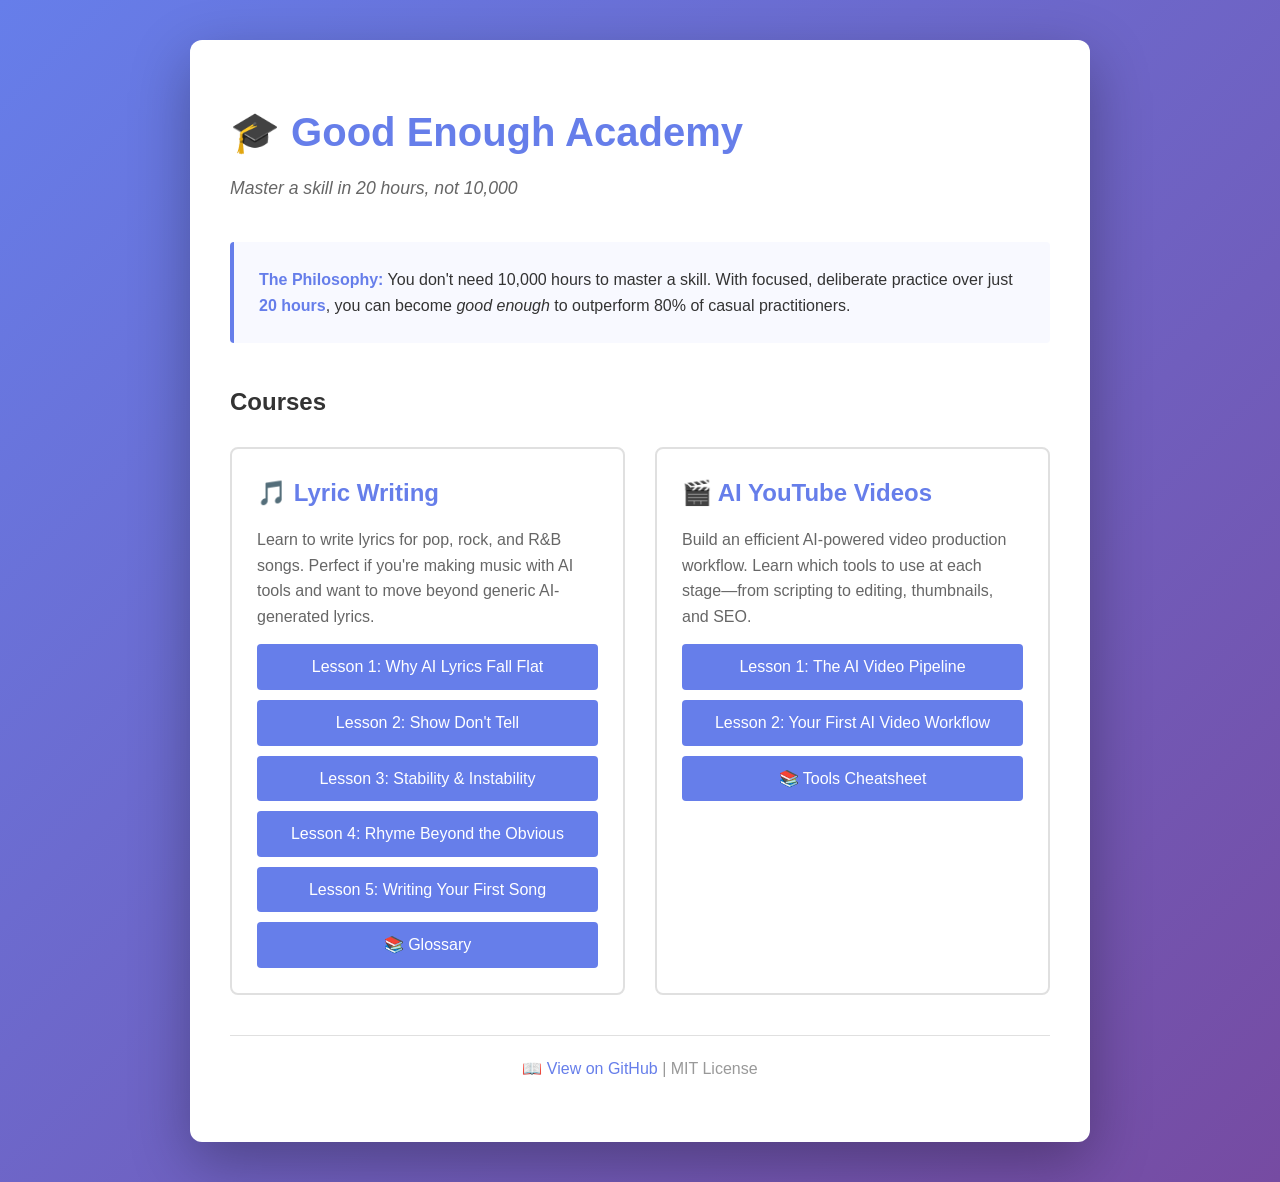
==== index.html @ 387d8cb8 "Remove docs folder, serve from repo root - Deleted docs/ folder to avoid file duplication - Moved in" ====
<!DOCTYPE html>
<html lang="en">
<head>
    <meta charset="UTF-8">
    <meta name="viewport" content="width=device-width, initial-scale=1.0">
    <title>Good Enough Academy</title>
    <style>
        * {
            margin: 0;
            padding: 0;
            box-sizing: border-box;
        }
        body {
            font-family: -apple-system, BlinkMacSystemFont, 'Segoe UI', Roboto, Oxygen, Ubuntu, Cantarell, sans-serif;
            line-height: 1.6;
            color: #333;
            background: linear-gradient(135deg, #667eea 0%, #764ba2 100%);
            min-height: 100vh;
            padding: 40px 20px;
        }
        .container {
            max-width: 900px;
            margin: 0 auto;
            background: white;
            border-radius: 12px;
            padding: 60px 40px;
            box-shadow: 0 20px 60px rgba(0,0,0,0.3);
        }
        h1 {
            color: #667eea;
            margin-bottom: 10px;
            font-size: 2.5em;
        }
        .tagline {
            color: #666;
            font-size: 1.1em;
            margin-bottom: 40px;
            font-style: italic;
        }
        .philosophy {
            background: #f8f9ff;
            padding: 25px;
            border-left: 4px solid #667eea;
            margin-bottom: 40px;
            border-radius: 4px;
        }
        .philosophy strong {
            color: #667eea;
        }
        .courses {
            display: grid;
            grid-template-columns: repeat(auto-fit, minmax(300px, 1fr));
            gap: 30px;
            margin-bottom: 40px;
        }
        .course-card {
            border: 2px solid #e0e0e0;
            border-radius: 8px;
            padding: 25px;
            transition: all 0.3s ease;
        }
        .course-card:hover {
            border-color: #667eea;
            box-shadow: 0 8px 20px rgba(102, 126, 234, 0.15);
            transform: translateY(-4px);
        }
        .course-card h2 {
            color: #667eea;
            margin-bottom: 15px;
            font-size: 1.5em;
        }
        .course-card p {
            color: #666;
            margin-bottom: 15px;
        }
        .course-links {
            display: flex;
            flex-direction: column;
            gap: 10px;
        }
        .course-links a {
            display: inline-block;
            padding: 10px 15px;
            background: #667eea;
            color: white;
            text-decoration: none;
            border-radius: 4px;
            transition: background 0.3s ease;
            text-align: center;
        }
        .course-links a:hover {
            background: #764ba2;
        }
        .footer {
            text-align: center;
            color: #999;
            margin-top: 40px;
            padding-top: 20px;
            border-top: 1px solid #e0e0e0;
        }
        .footer a {
            color: #667eea;
            text-decoration: none;
        }
    </style>
</head>
<body>
    <div class="container">
        <h1>🎓 Good Enough Academy</h1>
        <p class="tagline">Master a skill in 20 hours, not 10,000</p>
        
        <div class="philosophy">
            <p><strong>The Philosophy:</strong> You don't need 10,000 hours to master a skill. With focused, deliberate practice over just <strong>20 hours</strong>, you can become <em>good enough</em> to outperform 80% of casual practitioners.</p>
        </div>

        <h2 style="margin-bottom: 25px; color: #333;">Courses</h2>
        <div class="courses">
            <div class="course-card">
                <h2>🎵 Lyric Writing</h2>
                <p>Learn to write lyrics for pop, rock, and R&B songs. Perfect if you're making music with AI tools and want to move beyond generic AI-generated lyrics.</p>
                <div class="course-links">
                    <a href="lyric-writing/lessons/0001-why-ai-lyrics-fall-flat.html">Lesson 1: Why AI Lyrics Fall Flat</a>
                    <a href="lyric-writing/lessons/0002-show-dont-tell.html">Lesson 2: Show Don't Tell</a>
                    <a href="lyric-writing/lessons/0003-stability-and-instability.html">Lesson 3: Stability & Instability</a>
                    <a href="lyric-writing/lessons/0004-rhyme-beyond-the-obvious.html">Lesson 4: Rhyme Beyond the Obvious</a>
                    <a href="lyric-writing/lessons/0005-writing-your-first-song.html">Lesson 5: Writing Your First Song</a>
                    <a href="lyric-writing/reference/0001-glossary.html">📚 Glossary</a>
                </div>
            </div>

            <div class="course-card">
                <h2>🎬 AI YouTube Videos</h2>
                <p>Build an efficient AI-powered video production workflow. Learn which tools to use at each stage—from scripting to editing, thumbnails, and SEO.</p>
                <div class="course-links">
                    <a href="ai-youtube-videos/lessons/001-the-ai-video-pipeline.html">Lesson 1: The AI Video Pipeline</a>
                    <a href="ai-youtube-videos/lessons/002-your-first-ai-video-workflow.html">Lesson 2: Your First AI Video Workflow</a>
                    <a href="ai-youtube-videos/reference/ai-video-tools-cheatsheet.html">📚 Tools Cheatsheet</a>
                </div>
            </div>
        </div>

        <div class="footer">
            <p>📖 <a href="https://github.com/chzheng2017/good-enough-academy">View on GitHub</a> | MIT License</p>
        </div>
    </div>
</body>
</html>
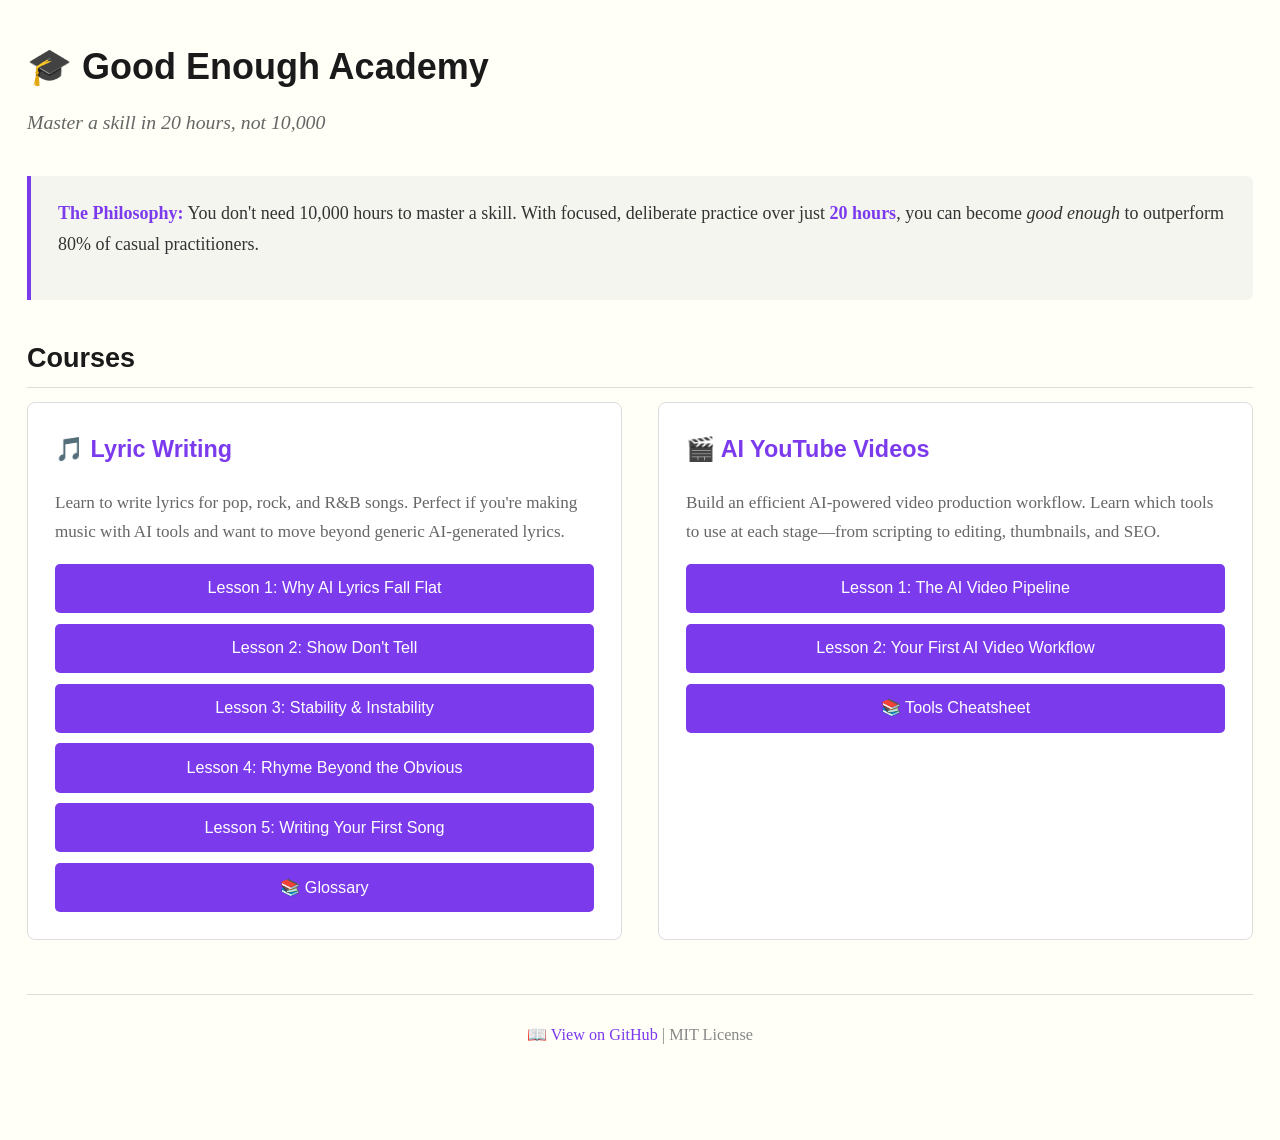
==== commit d74b8703: "Update index.html to match lesson page width (1480px max-width) - Aligned index.html styling with le" ====
--- a/index.html
+++ b/index.html
@@ -5,143 +5,194 @@
     <meta name="viewport" content="width=device-width, initial-scale=1.0">
     <title>Good Enough Academy</title>
     <style>
+        :root {
+            --max-width: 1480px;
+            --color-accent: #7c3aed;
+            --color-accent-hover: #6d28d9;
+            --color-bg: #fffff8;
+            --color-bg-alt: #f5f5f0;
+            --color-border: #ddd;
+            --color-text: #333;
+            --color-heading: #1a1a1a;
+        }
+
         * {
             margin: 0;
             padding: 0;
             box-sizing: border-box;
         }
+
+        html {
+            font-size: 18px;
+        }
+
         body {
-            font-family: -apple-system, BlinkMacSystemFont, 'Segoe UI', Roboto, Oxygen, Ubuntu, Cantarell, sans-serif;
-            line-height: 1.6;
-            color: #333;
-            background: linear-gradient(135deg, #667eea 0%, #764ba2 100%);
-            min-height: 100vh;
-            padding: 40px 20px;
+            font-family: 'Georgia', 'Times New Roman', serif;
+            line-height: 1.7;
+            color: var(--color-text);
+            background: var(--color-bg);
+            max-width: var(--max-width);
+            margin: 0 auto;
+            padding: 2rem 1.5rem 4rem;
         }
-        .container {
-            max-width: 900px;
-            margin: 0 auto;
-            background: white;
-            border-radius: 12px;
-            padding: 60px 40px;
-            box-shadow: 0 20px 60px rgba(0,0,0,0.3);
+
+        h1 {
+            font-family: 'Helvetica Neue', 'Arial', sans-serif;
+            color: var(--color-heading);
+            font-size: 2rem;
+            margin-bottom: 0.5rem;
         }
-        h1 {
-            color: #667eea;
-            margin-bottom: 10px;
-            font-size: 2.5em;
+
+        h2 {
+            font-family: 'Helvetica Neue', 'Arial', sans-serif;
+            color: var(--color-heading);
+            font-size: 1.5rem;
+            margin: 2rem 0 0.75rem;
+            border-bottom: 1px solid var(--color-border);
+            padding-bottom: 0.3rem;
         }
+
         .tagline {
             color: #666;
             font-size: 1.1em;
-            margin-bottom: 40px;
+            margin-bottom: 2rem;
             font-style: italic;
         }
+
         .philosophy {
-            background: #f8f9ff;
-            padding: 25px;
-            border-left: 4px solid #667eea;
-            margin-bottom: 40px;
-            border-radius: 4px;
+            background: var(--color-bg-alt);
+            padding: 1.25rem 1.5rem;
+            border-left: 4px solid var(--color-accent);
+            margin-bottom: 2rem;
+            border-radius: 0 6px 6px 0;
         }
+
         .philosophy strong {
-            color: #667eea;
+            color: var(--color-accent);
         }
+
         .courses {
             display: grid;
-            grid-template-columns: repeat(auto-fit, minmax(300px, 1fr));
-            gap: 30px;
-            margin-bottom: 40px;
+            grid-template-columns: repeat(auto-fit, minmax(350px, 1fr));
+            gap: 2rem;
+            margin-bottom: 3rem;
         }
+
         .course-card {
-            border: 2px solid #e0e0e0;
+            border: 1px solid var(--color-border);
             border-radius: 8px;
-            padding: 25px;
+            padding: 1.5rem;
+            background: #fff;
             transition: all 0.3s ease;
         }
+
         .course-card:hover {
-            border-color: #667eea;
-            box-shadow: 0 8px 20px rgba(102, 126, 234, 0.15);
+            border-color: var(--color-accent);
+            box-shadow: 0 8px 20px rgba(124, 58, 237, 0.15);
             transform: translateY(-4px);
         }
-        .course-card h2 {
-            color: #667eea;
-            margin-bottom: 15px;
-            font-size: 1.5em;
+
+        .course-card h3 {
+            font-family: 'Helvetica Neue', 'Arial', sans-serif;
+            color: var(--color-accent);
+            margin-bottom: 1rem;
+            font-size: 1.3em;
         }
+
         .course-card p {
             color: #666;
-            margin-bottom: 15px;
+            margin-bottom: 1rem;
+            font-size: 0.95rem;
         }
+
         .course-links {
             display: flex;
             flex-direction: column;
-            gap: 10px;
+            gap: 0.6rem;
         }
+
         .course-links a {
             display: inline-block;
-            padding: 10px 15px;
-            background: #667eea;
+            padding: 0.6rem 0.8rem;
+            background: var(--color-accent);
             color: white;
             text-decoration: none;
-            border-radius: 4px;
+            border-radius: 5px;
             transition: background 0.3s ease;
             text-align: center;
+            font-family: 'Helvetica Neue', 'Arial', sans-serif;
+            font-size: 0.9rem;
         }
+
         .course-links a:hover {
-            background: #764ba2;
+            background: var(--color-accent-hover);
         }
+
         .footer {
             text-align: center;
-            color: #999;
-            margin-top: 40px;
-            padding-top: 20px;
-            border-top: 1px solid #e0e0e0;
+            color: #888;
+            margin-top: 3rem;
+            padding-top: 1.5rem;
+            border-top: 1px solid var(--color-border);
+            font-size: 0.9rem;
         }
+
         .footer a {
-            color: #667eea;
+            color: var(--color-accent);
             text-decoration: none;
+        }
+
+        .footer a:hover {
+            text-decoration: underline;
+        }
+
+        p {
+            margin-bottom: 1rem;
+        }
+
+        @media (max-width: 600px) {
+            html { font-size: 16px; }
+            body { padding: 1rem; }
+            .courses { grid-template-columns: 1fr; }
         }
     </style>
 </head>
 <body>
-    <div class="container">
-        <h1>🎓 Good Enough Academy</h1>
-        <p class="tagline">Master a skill in 20 hours, not 10,000</p>
-        
-        <div class="philosophy">
-            <p><strong>The Philosophy:</strong> You don't need 10,000 hours to master a skill. With focused, deliberate practice over just <strong>20 hours</strong>, you can become <em>good enough</em> to outperform 80% of casual practitioners.</p>
-        </div>
+    <h1>🎓 Good Enough Academy</h1>
+    <p class="tagline">Master a skill in 20 hours, not 10,000</p>
+    
+    <div class="philosophy">
+        <p><strong>The Philosophy:</strong> You don't need 10,000 hours to master a skill. With focused, deliberate practice over just <strong>20 hours</strong>, you can become <em>good enough</em> to outperform 80% of casual practitioners.</p>
+    </div>
 
-        <h2 style="margin-bottom: 25px; color: #333;">Courses</h2>
-        <div class="courses">
-            <div class="course-card">
-                <h2>🎵 Lyric Writing</h2>
-                <p>Learn to write lyrics for pop, rock, and R&B songs. Perfect if you're making music with AI tools and want to move beyond generic AI-generated lyrics.</p>
-                <div class="course-links">
-                    <a href="lyric-writing/lessons/0001-why-ai-lyrics-fall-flat.html">Lesson 1: Why AI Lyrics Fall Flat</a>
-                    <a href="lyric-writing/lessons/0002-show-dont-tell.html">Lesson 2: Show Don't Tell</a>
-                    <a href="lyric-writing/lessons/0003-stability-and-instability.html">Lesson 3: Stability & Instability</a>
-                    <a href="lyric-writing/lessons/0004-rhyme-beyond-the-obvious.html">Lesson 4: Rhyme Beyond the Obvious</a>
-                    <a href="lyric-writing/lessons/0005-writing-your-first-song.html">Lesson 5: Writing Your First Song</a>
-                    <a href="lyric-writing/reference/0001-glossary.html">📚 Glossary</a>
-                </div>
-            </div>
-
-            <div class="course-card">
-                <h2>🎬 AI YouTube Videos</h2>
-                <p>Build an efficient AI-powered video production workflow. Learn which tools to use at each stage—from scripting to editing, thumbnails, and SEO.</p>
-                <div class="course-links">
-                    <a href="ai-youtube-videos/lessons/001-the-ai-video-pipeline.html">Lesson 1: The AI Video Pipeline</a>
-                    <a href="ai-youtube-videos/lessons/002-your-first-ai-video-workflow.html">Lesson 2: Your First AI Video Workflow</a>
-                    <a href="ai-youtube-videos/reference/ai-video-tools-cheatsheet.html">📚 Tools Cheatsheet</a>
-                </div>
+    <h2>Courses</h2>
+    <div class="courses">
+        <div class="course-card">
+            <h3>🎵 Lyric Writing</h3>
+            <p>Learn to write lyrics for pop, rock, and R&B songs. Perfect if you're making music with AI tools and want to move beyond generic AI-generated lyrics.</p>
+            <div class="course-links">
+                <a href="lyric-writing/lessons/0001-why-ai-lyrics-fall-flat.html">Lesson 1: Why AI Lyrics Fall Flat</a>
+                <a href="lyric-writing/lessons/0002-show-dont-tell.html">Lesson 2: Show Don't Tell</a>
+                <a href="lyric-writing/lessons/0003-stability-and-instability.html">Lesson 3: Stability & Instability</a>
+                <a href="lyric-writing/lessons/0004-rhyme-beyond-the-obvious.html">Lesson 4: Rhyme Beyond the Obvious</a>
+                <a href="lyric-writing/lessons/0005-writing-your-first-song.html">Lesson 5: Writing Your First Song</a>
+                <a href="lyric-writing/reference/0001-glossary.html">📚 Glossary</a>
             </div>
         </div>
 
-        <div class="footer">
-            <p>📖 <a href="https://github.com/chzheng2017/good-enough-academy">View on GitHub</a> | MIT License</p>
+        <div class="course-card">
+            <h3>🎬 AI YouTube Videos</h3>
+            <p>Build an efficient AI-powered video production workflow. Learn which tools to use at each stage—from scripting to editing, thumbnails, and SEO.</p>
+            <div class="course-links">
+                <a href="ai-youtube-videos/lessons/001-the-ai-video-pipeline.html">Lesson 1: The AI Video Pipeline</a>
+                <a href="ai-youtube-videos/lessons/002-your-first-ai-video-workflow.html">Lesson 2: Your First AI Video Workflow</a>
+                <a href="ai-youtube-videos/reference/ai-video-tools-cheatsheet.html">📚 Tools Cheatsheet</a>
+            </div>
         </div>
+    </div>
+
+    <div class="footer">
+        <p>📖 <a href="https://github.com/chzheng2017/good-enough-academy">View on GitHub</a> | MIT License</p>
     </div>
 </body>
 </html>
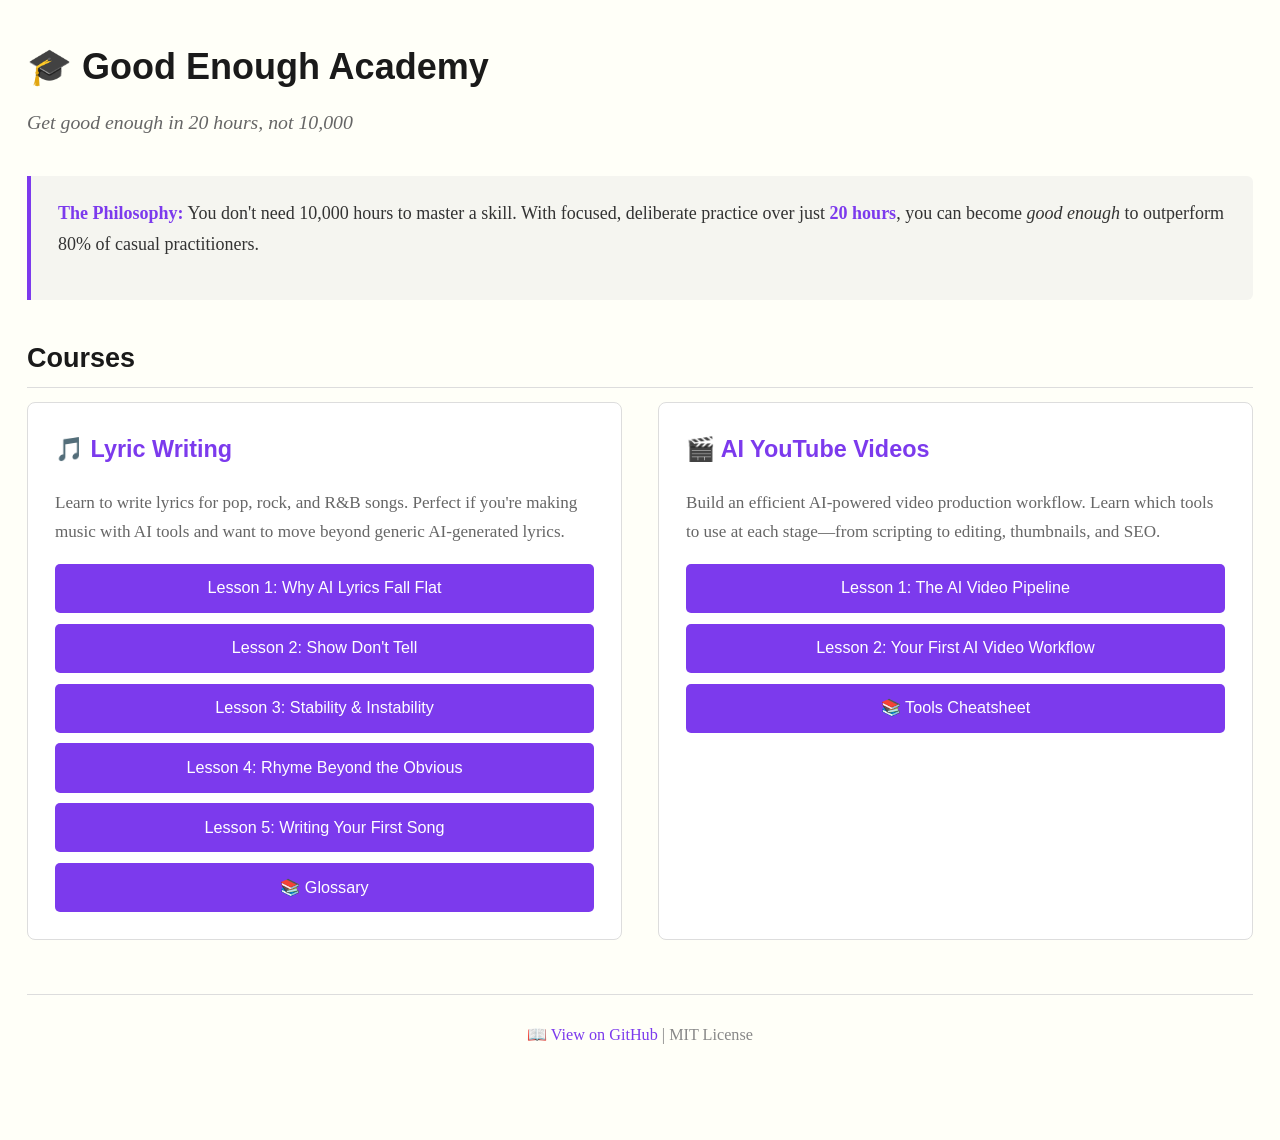
==== commit eb30631e: "Fix tagline: 'Get good enough' instead of 'Master' - Changed tagline to accurately reflect the philo" ====
--- a/index.html
+++ b/index.html
@@ -159,7 +159,7 @@
 </head>
 <body>
     <h1>🎓 Good Enough Academy</h1>
-    <p class="tagline">Master a skill in 20 hours, not 10,000</p>
+    <p class="tagline">Get good enough in 20 hours, not 10,000</p>
     
     <div class="philosophy">
         <p><strong>The Philosophy:</strong> You don't need 10,000 hours to master a skill. With focused, deliberate practice over just <strong>20 hours</strong>, you can become <em>good enough</em> to outperform 80% of casual practitioners.</p>
